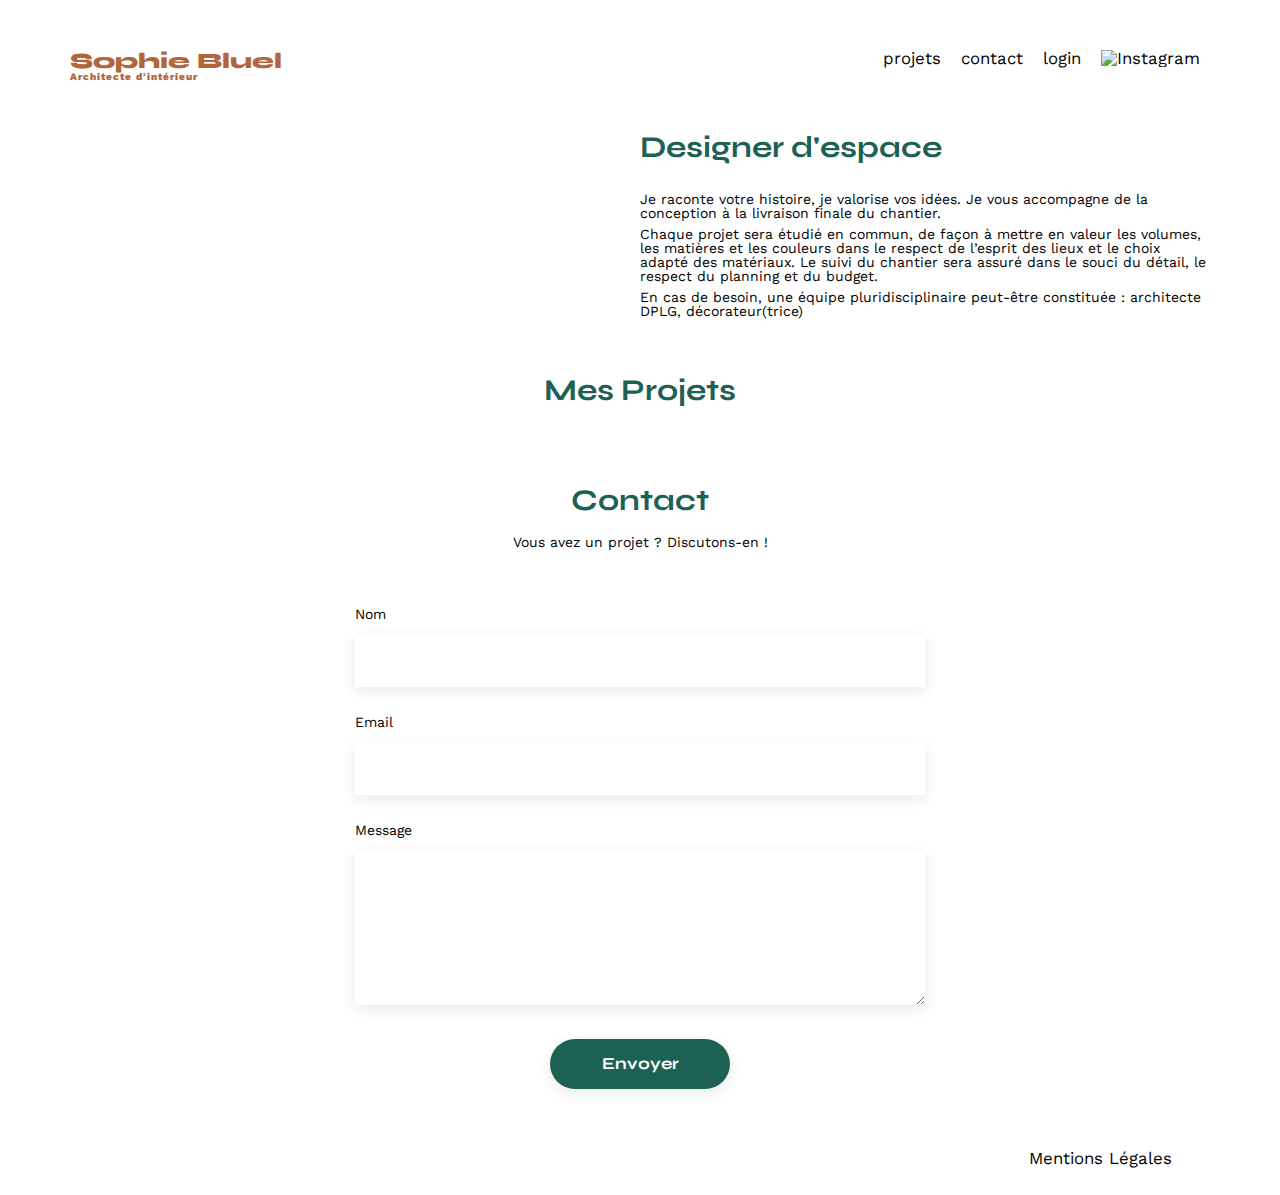
==== FrontEnd/index.html @ 5b7a322e "JS fonctionnel, message erreur visible user." ====
<!DOCTYPE html>
<html lang="fr">
<head>
	<meta charset="UTF-8">
	<title>Sophie Bluel - Architecte d'intérieur</title>
	<meta name="viewport" content="width=device-width, initial-scale=1.0">
	<link rel="preconnect" href="https://fonts.googleapis.com">
	<link rel="preconnect" href="https://fonts.gstatic.com" crossorigin>
	<link href="https://fonts.googleapis.com/css2?family=Syne:wght@700;800&family=Work+Sans&display=swap" rel="stylesheet">
	<script src="https://kit.fontawesome.com/6cff575391.js" crossorigin="anonymous"></script>
	<meta name="description" content="">
	<link rel="stylesheet" href="./assets/style.css">
	<script type="module" src="./frontEndEva.js" defer></script> 

	
</head>
<body>
<header>
	<h1>Sophie Bluel <span>Architecte d'intérieur</span></h1>
	<nav>
		<ul>
			<li>projets</li>
			<li>contact</li>
			<li id="logButton" class="anyButton">login</li>
			<li><img src="./assets/icons/instagram.png" alt="Instagram"></li>
		</ul>
	</nav>
</header>
<main>
	<div id="homePage">
		<section id="introduction">
			<figure>
				<img src="./assets/images/sophie-bluel.png" alt="">
			</figure>
			<article>
				<h2>Designer d'espace</h2>
				<p>Je raconte votre histoire, je valorise vos idées. Je vous accompagne de la conception à la livraison finale du chantier.</p>
				<p>Chaque projet sera étudié en commun, de façon à mettre en valeur les volumes, les matières et les couleurs dans le respect de l’esprit des lieux et le choix adapté des matériaux. Le suivi du chantier sera assuré dans le souci du détail, le respect du planning et du budget.</p>
				<p>En cas de besoin, une équipe pluridisciplinaire peut-être constituée : architecte DPLG, décorateur(trice)</p>
			</article>
		</section>
		<section id="portfolio">
			<h2 id="filter-daddy">Mes Projets</h2>
			<div class="gallery">
				<!-- <figure>
					<img src="assets/images/abajour-tahina.png" alt="Abajour Tahina">
					<figcaption>Abajour Tahina</figcaption>
				</figure> -->
				<!-- <figure> -->
					<!-- <img src="assets/images/appartement-paris-v.png" alt="Appartement Paris V"> -->
					<!-- <figcaption>Appartement Paris V</figcaption> -->
				<!-- </figure> -->
				<!-- <figure> -->
					<!-- <img src="assets/images/restaurant-sushisen-londres.png" alt="Restaurant Sushisen - Londres"> -->
					<!-- <figcaption>Restaurant Sushisen - Londres</figcaption> -->
				<!-- </figure> -->
				<!-- <figure> -->
					<!-- <img src="assets/images/la-balisiere.png" alt="Villa “La Balisiere” - Port Louis"> -->
					<!-- <figcaption>Villa “La Balisiere” - Port Louis</figcaption> -->
				<!-- </figure> -->
				<!-- <figure> -->
					<!-- <img src="assets/images/structures-thermopolis.png" alt="Structures Thermopolis"> -->
					<!-- <figcaption>Structures Thermopolis</figcaption> -->
				<!-- </figure> -->
				<!-- <figure> -->
					<!-- <img src="assets/images/appartement-paris-x.png" alt="Appartement Paris X"> -->
					<!-- <figcaption>Appartement Paris X</figcaption> -->
				<!-- </figure> -->
				<!-- <figure> -->
					<!-- <img src="assets/images/le-coteau-cassis.png" alt="Pavillon “Le coteau” - Cassis"> -->
					<!-- <figcaption>Pavillon “Le coteau” - Cassis</figcaption> -->
				<!-- </figure> -->
				<!-- <figure> -->
					<!-- <img src="assets/images/villa-ferneze.png" alt="Villa Ferneze - Isola d’Elba"> -->
					<!-- <figcaption>Villa Ferneze - Isola d’Elba</figcaption> -->
				<!-- </figure> -->
				<!-- <figure> -->
					<!-- <img src="assets/images/appartement-paris-xviii.png" alt="Appartement Paris XVIII"> -->
					<!-- <figcaption>Appartement Paris XVIII</figcaption> -->
				<!-- </figure> -->
				<!-- <figure> -->
					<!-- <img src="assets/images/bar-lullaby-paris.png" alt="Bar “Lullaby” - Paris"> -->
					<!-- <figcaption>Bar “Lullaby” - Paris</figcaption> -->
				<!-- </figure> -->
				<!-- <figure> -->
					<!-- <img src="assets/images/hotel-first-arte-new-delhi.png" alt="Hotel First Arte - New Delhi"> -->
					<!-- <figcaption>Hotel First Arte - New Delhi</figcaption> -->
				<!-- </figure> -->
			</div>
		</section>
		<section id="contact">
			<h2>Contact</h2>
			<p>Vous avez un projet ? Discutons-en !</p>
			<form action="#" method="post">
				<label for="name">Nom</label>
				<input type="text" name="name" id="name">
				<label for="email">Email</label>
				<input type="email" name="email" id="email">
				<label for="message">Message</label>
				<textarea name="message" id="message" cols="30" rows="10"></textarea>
				<input type="submit" value="Envoyer">
			</form>
		</section>
	</div>
	<div id="loginPage" class="invisible">
		<section class="loginBox">
			<h2>Log In</h2>
			<form method="post" action="#" class="loginBox"> 
	
				<label for="email">E-mail</label>
				<input type="email" name="email" value="sophie.bluel@test.tld" required>
	
				<label for="password">Mot de passe</label>
				<input type="password" name="password" value="S0phie" required>            
				
				<button type="button" class="anyButton">Se connecter</button>
				<p id="errorMessage" style="color: red; display: none;">Erreur dans l'identifiant ou le mot de passe</p>
	
			</form>
			<p>Mot de passe oublié?</p>
		</section>
	</div>
	<div id="modalePage" class="invisible modalePage">
		<div class="modaleBox">
			<div class="modale1">
				<nav class="rowBox">
					<i class="fa-solid fa-xmark"></i>
				</nav>
				<h2>Galerie Photo</h2>
				<div class="modGallery"></div>	
				<hr>
				<button class="anyButton">Ajouter une photo</button>
			</div>

			<div class="modale2 invisible">
				<nav class="rowBox">
					<i class="fa-solid fa-arrow-left"></i>
					<i class="fa-solid fa-xmark"></i>
				</nav>
				<h2>Ajout photo</h2>
				<form method="post" action="#"> 

					<label for="inputFile">
						<div class="inputFileBox">
							<i class="fa-regular fa-image"></i>
							<span><p>+ Ajouter photo</p></span>				
							<p>jpeg, png : 4mo max</p>
						</div>
					</label>
					<input type="file" id="inputFile" name="image" accept="image/*">
			
					<label for="inputTitle">Titre</label>
					<input type="text" id="inputTitle" name="title">
			
					<label for="inputCategory">Categorie</label>
					<select name="category" id="inputCategory"></select>
					<hr>
					<button type="button" class="anyButton" class="addPhoto">Valider</button>
			
				</form>
			</div>
		</div>
	</div>
</main>

<footer>
	<nav>
		<ul>
			<li>Mentions Légales</li>
		</ul>
	</nav>
</footer>
</body>

</html>
---- FrontEnd/assets/style.css ----
/* http://meyerweb.com/eric/tools/css/reset/
   v2.0 | 20110126
   License: none (public domain)
*/

html, body, div, span, applet, object, iframe,
h1, h2, h3, h4, h5, h6, p, blockquote, pre,
a, abbr, acronym, address, big, cite, code,
del, dfn, em, img, ins, kbd, q, s, samp,
small, strike, strong, sub, sup, tt, var,
b, u, i, center,
dl, dt, dd, ol, ul, li,
fieldset, form, label, legend,
table, caption, tbody, tfoot, thead, tr, th, td,
article, aside, canvas, details, embed,
figure, figcaption, footer, header, hgroup,
menu, nav, output, ruby, section, summary,
time, mark, audio, video {
	margin: 0;
	padding: 0;
	border: 0;
	font-size: 100%;
	font: inherit;
	vertical-align: baseline;
}
/* HTML5 display-role reset for older browsers */
article, aside, details, figcaption, figure,
footer, header, hgroup, menu, nav, section {
	display: block;
}
body {
	line-height: 1;
}
ol, ul {
	list-style: none;
}
blockquote, q {
	quotes: none;
}
blockquote:before, blockquote:after,
q:before, q:after {
	content: '';
	content: none;
}
table {
	border-collapse: collapse;
	border-spacing: 0;
}
/** end reset css**/
body {
	max-width: 1140px;
	margin:auto;
	font-family: 'Work Sans' ;
	font-size: 14px;
}
header {
	display: flex;
	justify-content: space-between;
	margin: 50px 0
}
section {
	margin: 50px 0
}

h1{
	display: flex;
	flex-direction: column;
	font-family: 'Syne';
	font-size: 22px;
	font-weight: 800;
	color: #B1663C
}

h1 > span {
	font-family: 'Work Sans';
	font-size:10px;
	letter-spacing: 0.1em;
;
}

h2{
	font-family: 'Syne';
	font-weight: 700;
	font-size: 30px;
	color: #1D6154
}
nav ul {
	display: flex;
	align-items: center;
	list-style-type: none;

}
nav li {
	padding: 0 10px;
	font-size: 1.2em;
}

li:hover {
	color: #B1663C;
}
#introduction {
	display: flex;
	align-items: center;
}
#introduction figure {
	flex: 1
}
#introduction img {
	display: block;
	margin: auto;
	width: 80%;
}

#introduction article {
	flex: 1
}
#introduction h2 {
	margin-bottom: 1em;
}

#introduction p {
	margin-bottom: 0.5em;
}
#portfolio h2 {
	text-align: center;
	margin-bottom: 1em;
}
.gallery {
	width: 100%;
	display: grid;
	grid-template-columns: 1fr 1fr 1fr;
	grid-column-gap: 20px;
	grid-row-gap: 20px;
}

.gallery img {
	width: 100%;

}
#contact {
	width: 50%;
margin: auto;
}
#contact > * {
	text-align: center;

}
#contact h2{
	margin-bottom: 20px;
}
#contact form {
	text-align: left;
	margin-top:30px;
	display: flex;
	flex-direction: column;
}

#contact input {
	height: 50px;
	font-size: 1.2em;
	border: none;
	box-shadow: 0px 4px 14px rgba(0, 0, 0, 0.09);
}
#contact label {
	margin: 2em 0 1em 0;
}
#contact textarea {
	border: none;
	box-shadow: 0px 4px 14px rgba(0, 0, 0, 0.09);
}

input[type="submit"]{
	font-family: 'Syne';
	font-weight: 700;
	color: white;
	background-color: #1D6154;
	margin : 2em auto ;
	width: 180px;
	text-align: center;
	border-radius: 60px ;
}

footer nav ul {
	display: flex;
	justify-content: flex-end;
	margin: 2em
}


/* Modif Par Eva */

.invisible {
	display: none !important;
}


.filterButton {
	border: 2px solid black;
	border-radius: 25%;
	background-color: grey;
	color: blue;
	width: fit-content;
}
.filterButton:hover{
	cursor: pointer;
}

.filterBox {  
	display: flex;
	justify-content: space-around;
}

.loginBox {
	display: flex;
	flex-direction: column;
	text-align: center;
	width: fit-content;
	margin: 10px auto;
}

.loginBox label {
	width: 100%;
	text-align: left;
}

.modalePage {
	position: absolute;
	z-index: 500;
	background-color: rgba(0, 0, 0, 0.3);
	width: 1440px;
	height: 3326px;
}

.modaleBox {
	position: relative;
	z-index: 750;
	width: 630px;
	height: 688px;
	margin: 0 auto;
	background-color: white;
	top: 601px;
	left: 405px;
	display: flex;
	flex-direction: column;
	justify-content: space-between;
	text-align: center;
	padding: 26px 16.66% 45px 16.66%;
	
}
.modifButton {
	text-align: center;
	z-index: 200;
	border: 2px solid black;
	border-radius: 25%;
	padding: 5px;
	margin-left: 25px;
	background-color: rgba(15, 15, 15, 0.3);
}

.rowBox {
	display: flex;
}

.modHeaderBand {
	position: relative;
	/* z-index: 400; */
	text-align: center;
	color: white;
	background-color: black;
	height: 59px;
	display: flex;
	justify-content: center;
	margin: 0px;
}

.anyButton:hover {
	cursor: pointer;
}

.modGallery {
	
    display: grid;
    grid-template-columns: repeat(5, 1fr); 
    grid-auto-rows: auto; 
    column-gap: 9px; 
	row-gap: 29px;
}

.modGallery figure{
 position: relative;
}
.modGallery img{
	max-width: 100%;
	max-height: 100%;
	display: block;
	height: auto;
	width: auto;

}

.modGallery div{
	position: absolute;
	top: 10px;
	right: 10px;
	color: white;
	background-color: black;
	border-radius: 2px;
   }


   .modaleBox nav {
	justify-content: space-between;
   }

/* Modif Par Eva */
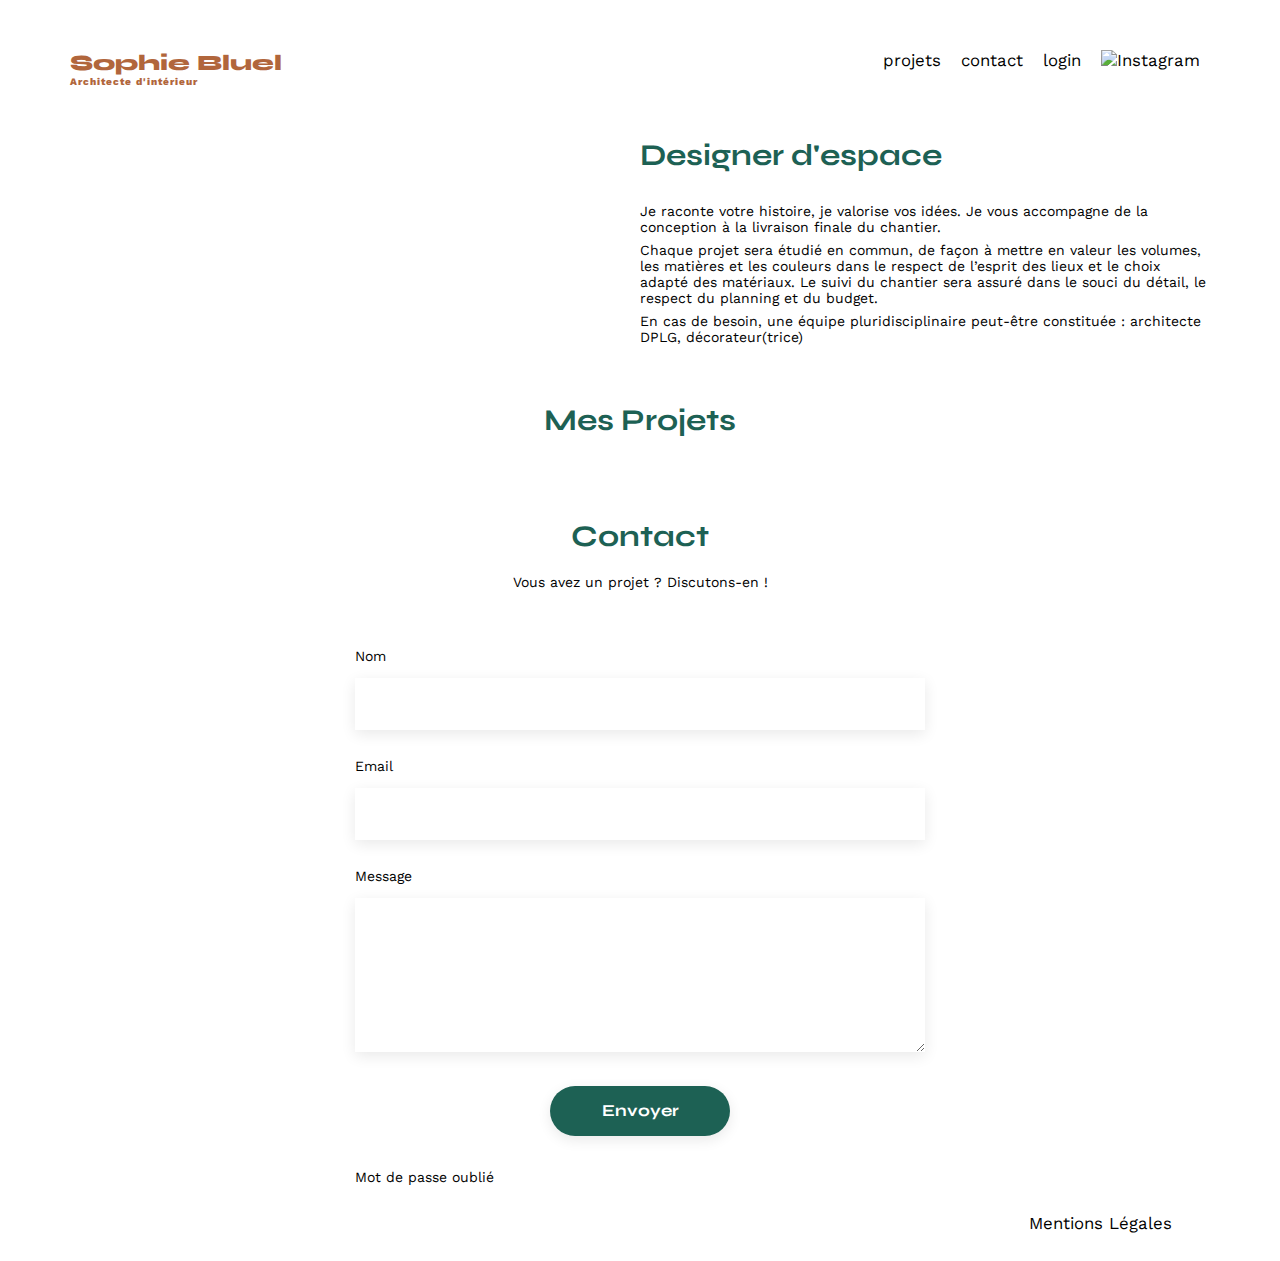
==== commit b9086bd6: "Je deteste le CSS" ====
--- a/FrontEnd/index.html
+++ b/FrontEnd/index.html
@@ -99,6 +99,7 @@
 				<label for="message">Message</label>
 				<textarea name="message" id="message" cols="30" rows="10"></textarea>
 				<input type="submit" value="Envoyer">
+				<p>Mot de passe oublié</p>
 			</form>
 		</section>
 	</div>
@@ -113,11 +114,11 @@
 				<label for="password">Mot de passe</label>
 				<input type="password" name="password" value="S0phie" required>            
 				
-				<button type="button" class="anyButton">Se connecter</button>
+				<button type="button" id="loginButton" class="buttonStyle"><span>Se connecter</span></button>
 				<p id="errorMessage" style="color: red; display: none;">Erreur dans l'identifiant ou le mot de passe</p>
 	
 			</form>
-			<p>Mot de passe oublié?</p>
+			<p>Mot de passe oublié</p>
 		</section>
 	</div>
 	<div id="modalePage" class="invisible modalePage">
--- a/FrontEnd/assets/style.css
+++ b/FrontEnd/assets/style.css
@@ -1,3 +1,5 @@
+
+
 /* http://meyerweb.com/eric/tools/css/reset/
    v2.0 | 20110126
    License: none (public domain)
@@ -28,8 +30,23 @@
 footer, header, hgroup, menu, nav, section {
 	display: block;
 }
+
+#loginButton { /* Si je le met tout en bas ca marche pas */
+	width: 179px !important;
+	height: 36px !important;
+	background-color: var(--vert-foret) !important;
+	margin: 7px auto;
+	font-weight: bold !important;
+	font-size: 14px !important;
+	border-radius: 60px;
+	color: white;
+   };/* Si je le met tout en haut, ca fait planter ModGallery */
+
+
+
 body {
 	line-height: 1;
+	background-color: rgba(255, 254, 248, 1) !important;   /* Ca fonctionne pas ... ca me casse les couilles */
 }
 ol, ul {
 	list-style: none;
@@ -189,25 +206,42 @@
 
 /* Modif Par Eva */
 
+:root {
+	--vert-foret: rgba(29, 97, 84, 1);
+  }
+
+
+  
+
 .invisible {
 	display: none !important;
 }
 
 
 .filterButton {
-	border: 2px solid black;
-	border-radius: 25%;
-	background-color: grey;
-	color: blue;
-	width: fit-content;
+	box-sizing: border-box;
+    border: 2px solid var(--vert-foret);
+    border-radius: 60px;
+    color: var(--vert-foret);
+    width: auto;
+	min-width: 100px;
+    font-weight: bold;
+    font-size: 16px;
+    padding: 8.5px 10px;
+	text-align: center;
+
 }
 .filterButton:hover{
 	cursor: pointer;
+	background-color: var(--vert-foret);
+	color: white;
 }
 
 .filterBox {  
 	display: flex;
 	justify-content: space-around;
+	width: 41vw;
+	margin: 50px auto;
 }
 
 .loginBox {
@@ -237,7 +271,6 @@
 	width: 630px;
 	height: 688px;
 	margin: 0 auto;
-	background-color: white;
 	top: 601px;
 	left: 405px;
 	display: flex;
@@ -248,17 +281,25 @@
 	
 }
 .modifButton {
+	position: relative;
+	bottom: 5px;
 	text-align: center;
 	z-index: 200;
-	border: 2px solid black;
-	border-radius: 25%;
 	padding: 5px;
 	margin-left: 25px;
-	background-color: rgba(15, 15, 15, 0.3);
+
+}
+.modifButton p { 
+	margin-left: 10px;
+}
+.modifButton i { 
+	font-size: 15px;
 }
 
 .rowBox {
 	display: flex;
+	justify-content: center;
+	align-items: baseline;
 }
 
 .modHeaderBand {
@@ -312,4 +353,27 @@
 	justify-content: space-between;
    }
 
+   header nav ul li:hover {
+	cursor: pointer;
+	font-weight: bold;
+	color: black;
+   }
+
+   #loginPage input {
+	width: 379px;
+	height: 51px;
+	border: none;
+	box-shadow: 0px 4px 14px rgba(0, 0, 0, 0.9);
+	margin-top: 7px;
+	margin-bottom: 30px;
+	font-size: 1.2em;
+   };
+   #loginPage label {
+	margin-top: 30px;
+
+   }
+   #loginPage h2 {
+	margin-bottom: 7px;
+   };
+
 /* Modif Par Eva */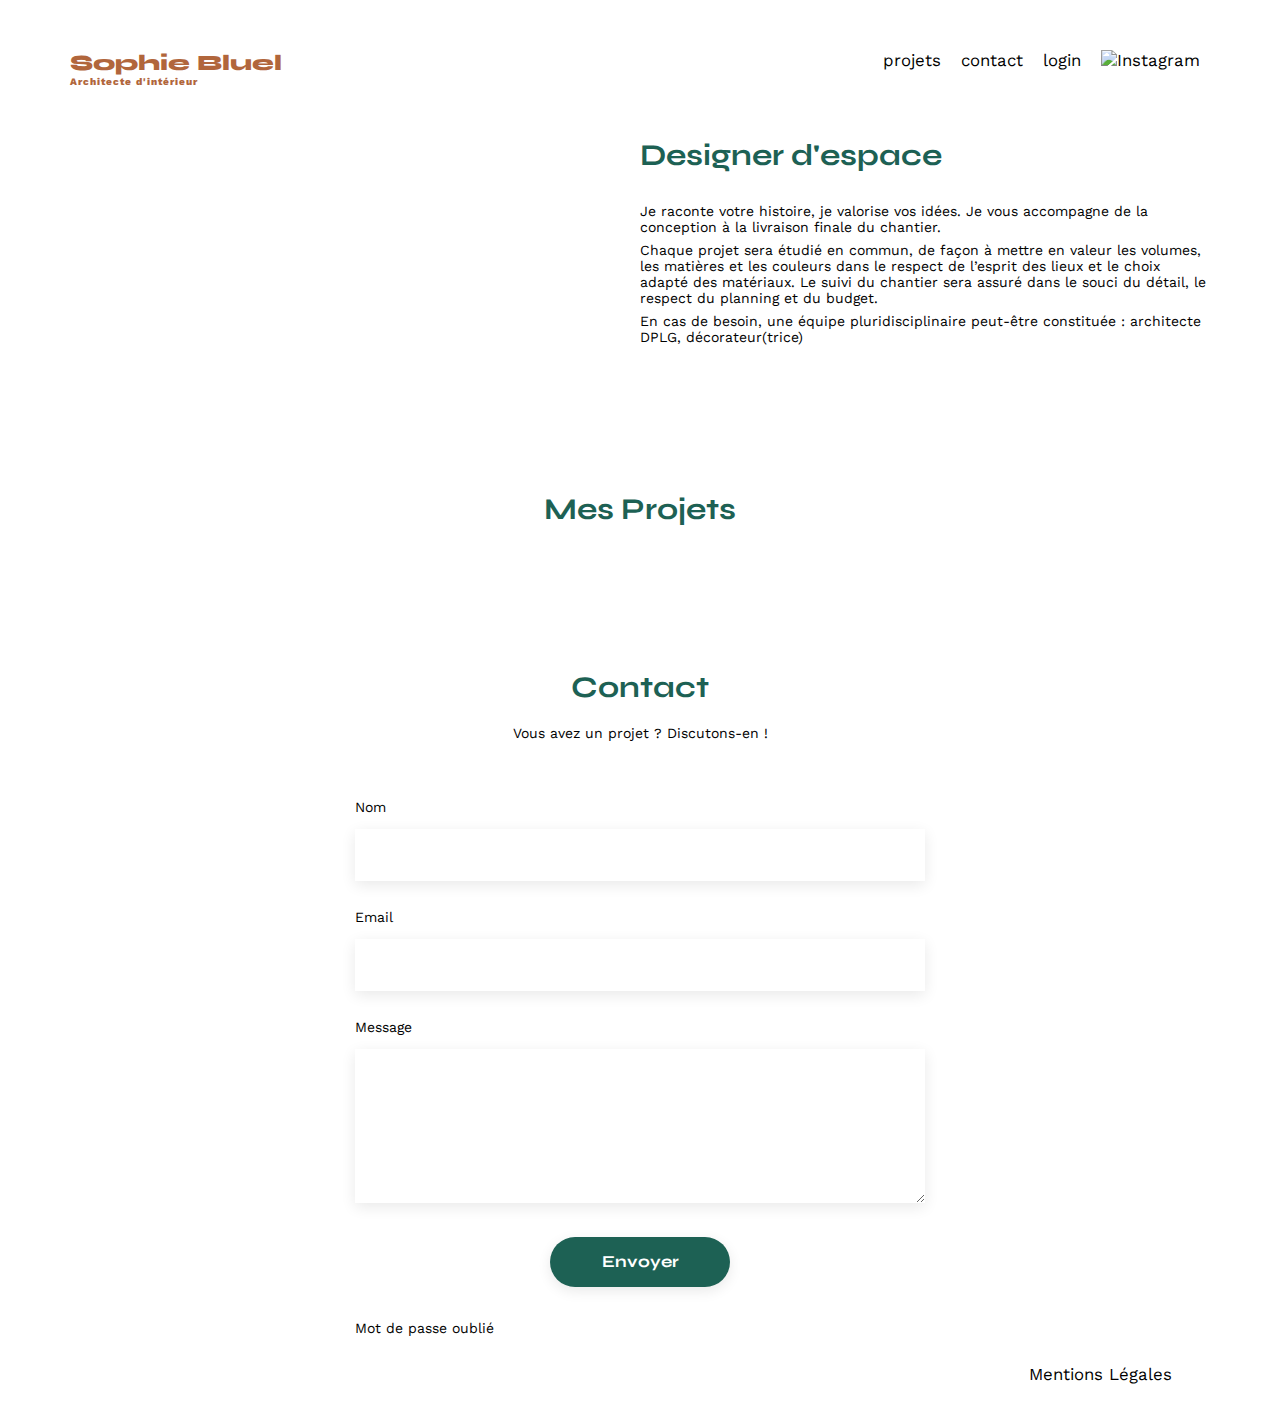
==== commit b16f2747: "modale2Button Dynamique." ====
--- a/FrontEnd/index.html
+++ b/FrontEnd/index.html
@@ -7,6 +7,9 @@
 	<link rel="preconnect" href="https://fonts.googleapis.com">
 	<link rel="preconnect" href="https://fonts.gstatic.com" crossorigin>
 	<link href="https://fonts.googleapis.com/css2?family=Syne:wght@700;800&family=Work+Sans&display=swap" rel="stylesheet">
+	<link rel="preconnect" href="https://fonts.googleapis.com">
+	<link rel="preconnect" href="https://fonts.gstatic.com" crossorigin>
+	<link href="https://fonts.googleapis.com/css2?family=Borel&family=Quicksand&family=Work+Sans:ital,wght@0,100..900;1,100..900&display=swap" rel="stylesheet">
 	<script src="https://kit.fontawesome.com/6cff575391.js" crossorigin="anonymous"></script>
 	<meta name="description" content="">
 	<link rel="stylesheet" href="./assets/style.css">
@@ -124,10 +127,10 @@
 	<div id="modalePage" class="invisible modalePage">
 		<div class="modaleBox">
 			<div class="modale1">
-				<nav class="rowBox">
-					<i class="fa-solid fa-xmark"></i>
+				<nav>
+					<div class="crossButton"><i class="fa-solid fa-xmark"></i></div>
 				</nav>
-				<h2>Galerie Photo</h2>
+				<h2 class="modaleTitle">Galerie Photo</h2>
 				<div class="modGallery"></div>	
 				<hr>
 				<button class="anyButton">Ajouter une photo</button>
@@ -135,10 +138,11 @@
 
 			<div class="modale2 invisible">
 				<nav class="rowBox">
-					<i class="fa-solid fa-arrow-left"></i>
-					<i class="fa-solid fa-xmark"></i>
+
+					<div class="leftArrowButton"><i class="fa-solid fa-arrow-left"></i></div>
+					<div class="crossButton"><i class="fa-solid fa-xmark"></i></div>
 				</nav>
-				<h2>Ajout photo</h2>
+				<h2 class="modaleTitle">Ajout photo</h2>
 				<form method="post" action="#"> 
 
 					<label for="inputFile">
@@ -156,7 +160,7 @@
 					<label for="inputCategory">Categorie</label>
 					<select name="category" id="inputCategory"></select>
 					<hr>
-					<button type="button" class="anyButton" class="addPhoto">Valider</button>
+					<button type="button" class="anyButton invisible" class="addPhoto">Valider</button>
 			
 				</form>
 			</div>
--- a/FrontEnd/assets/style.css
+++ b/FrontEnd/assets/style.css
@@ -1,3 +1,36 @@
+.modale1 button {
+	width: 237px !important;
+	height: 36px !important;
+	background-color: var(--vert-foret) !important;
+	margin: auto;
+	margin-top: 38px;
+	margin-bottom: 45px;
+	font-weight: bold !important;
+	font-size: 14px !important;
+	border-radius: 60px;
+	color: white;
+   }
+   .modale2 button {
+	width: 237px !important;
+	height: 36px !important;
+	background-color: var(--vert-foret) !important;
+	margin: auto;
+	margin-top: 32px;
+	margin-bottom: 55px;
+	font-weight: bold !important;
+	font-size: 14px !important;
+	border-radius: 60px;
+	color: white;
+   }
+
+.modaleTitle {
+	margin-top: 10px;
+	margin-bottom: 46px;
+	font-family: "Work Sans", sans-serif;
+	color: black;
+	font-weight: 400;
+	font-size: 26px;
+   }
 
 
 /* http://meyerweb.com/eric/tools/css/reset/
@@ -44,9 +77,10 @@
 
 
 
+
 body {
 	line-height: 1;
-	background-color: rgba(255, 254, 248, 1) !important;   /* Ca fonctionne pas ... ca me casse les couilles */
+	/* background-color: rgba(255, 254, 248, 1) !important;   Ca fonctionne pas ... */
 }
 ol, ul {
 	list-style: none;
@@ -148,6 +182,7 @@
 	grid-template-columns: 1fr 1fr 1fr;
 	grid-column-gap: 20px;
 	grid-row-gap: 20px;
+	margin-top: 92px;
 }
 
 .gallery img {
@@ -242,6 +277,9 @@
 	justify-content: space-around;
 	width: 41vw;
 	margin: 50px auto;
+	max-width: 1140px;
+    flex-wrap: wrap;
+	row-gap: 15px;
 }
 
 .loginBox {
@@ -257,29 +295,76 @@
 	text-align: left;
 }
 
-.modalePage {
-	position: absolute;
-	z-index: 500;
-	background-color: rgba(0, 0, 0, 0.3);
-	width: 1440px;
-	height: 3326px;
-}
+.modalePage { /*Voile gris sur la page*/
+	position: absolute; /*recouvre toute la page facilement*/
+    z-index: 500;
+    background-color: rgba(0, 0, 0, 0.3);
+    width: 1440px;
+    height: 3326px;
+
+    /*Pour suivre le margin auto de body*/
+	left: 50%; /* Place l'élément à 50% de la largeur du conteneur parent */
+    transform: translateX(-50%); /* Décale l'élément de moitié de sa propre largeur vers la gauche */
+	/*Merci chatGPT*/
+}
+
+
 
 .modaleBox {
+	
 	position: relative;
+	top: 601px;
 	z-index: 750;
 	width: 630px;
 	height: 688px;
 	margin: 0 auto;
-	top: 601px;
-	left: 405px;
-	display: flex;
-	flex-direction: column;
-	justify-content: space-between;
-	text-align: center;
-	padding: 26px 16.66% 45px 16.66%;
+	/* display: flex; */
+	/* flex-direction: column; */
+	/* justify-content: space-between; */
+	text-align: center;
+	/* padding: 26px 16.66% 45px 16.66%; */
+	background-color: white;
 	
-}
+	
+}
+.modale1 nav {
+	display: flex;
+	justify-content: flex-end;
+}
+
+
+.crossButton {
+	margin-right: 30px;
+	margin-top: 26px;
+}
+.crossButton:hover{
+	cursor: pointer;
+}
+
+.crossButton .fa-xmark{
+	height: 12px;
+	width: 12px;
+	margin: 6px;
+
+}
+
+
+/* .arrowLeftButton {
+
+} */
+
+
+.rowBox {
+	display: flex;
+	justify-content: center;
+	align-items: baseline;
+}
+ #portfolio {
+	margin-top: 139px;
+
+}
+
+
 .modifButton {
 	position: relative;
 	bottom: 5px;
@@ -296,35 +381,41 @@
 	font-size: 15px;
 }
 
-.rowBox {
-	display: flex;
-	justify-content: center;
-	align-items: baseline;
+
+.modHeaderBand p { 
+	margin: auto 0;
+	margin-left: 10px;
+	
+}
+.modHeaderBand i {
+	margin: auto 0; 
+	font-size: 15px;
 }
 
 .modHeaderBand {
 	position: relative;
-	/* z-index: 400; */
 	text-align: center;
 	color: white;
 	background-color: black;
+	width: 1440px;
 	height: 59px;
 	display: flex;
 	justify-content: center;
 	margin: 0px;
+	right: 150px;
 }
 
 .anyButton:hover {
 	cursor: pointer;
 }
 
-.modGallery {
-	
+.modGallery {	
     display: grid;
     grid-template-columns: repeat(5, 1fr); 
     grid-auto-rows: auto; 
     column-gap: 9px; 
 	row-gap: 29px;
+	margin: 0 105px 67px 105px;
 }
 
 .modGallery figure{
@@ -339,19 +430,29 @@
 
 }
 
-.modGallery div{
+.modGallery div{ /*boutons corbeille*/
 	position: absolute;
+	width: 17px;
+	height: 17px;
 	top: 10px;
 	right: 10px;
 	color: white;
 	background-color: black;
 	border-radius: 2px;
    }
-
-
-   .modaleBox nav {
+   .modGallery div:hover { /*boutons corbeille*/
+	cursor: pointer;
+   }
+
+   .fa-trash-can { /*corbeille*/
+	font-size: 0.75em;
+	position: relative;
+    bottom: 0.5px;
+   }
+
+   /* .modaleBox nav {
 	justify-content: space-between;
-   }
+   } */
 
    header nav ul li:hover {
 	cursor: pointer;
@@ -367,6 +468,7 @@
 	margin-top: 7px;
 	margin-bottom: 30px;
 	font-size: 1.2em;
+	text-align: center;
    };
    #loginPage label {
 	margin-top: 30px;
@@ -376,4 +478,7 @@
 	margin-bottom: 7px;
    };
 
+
+
+
 /* Modif Par Eva */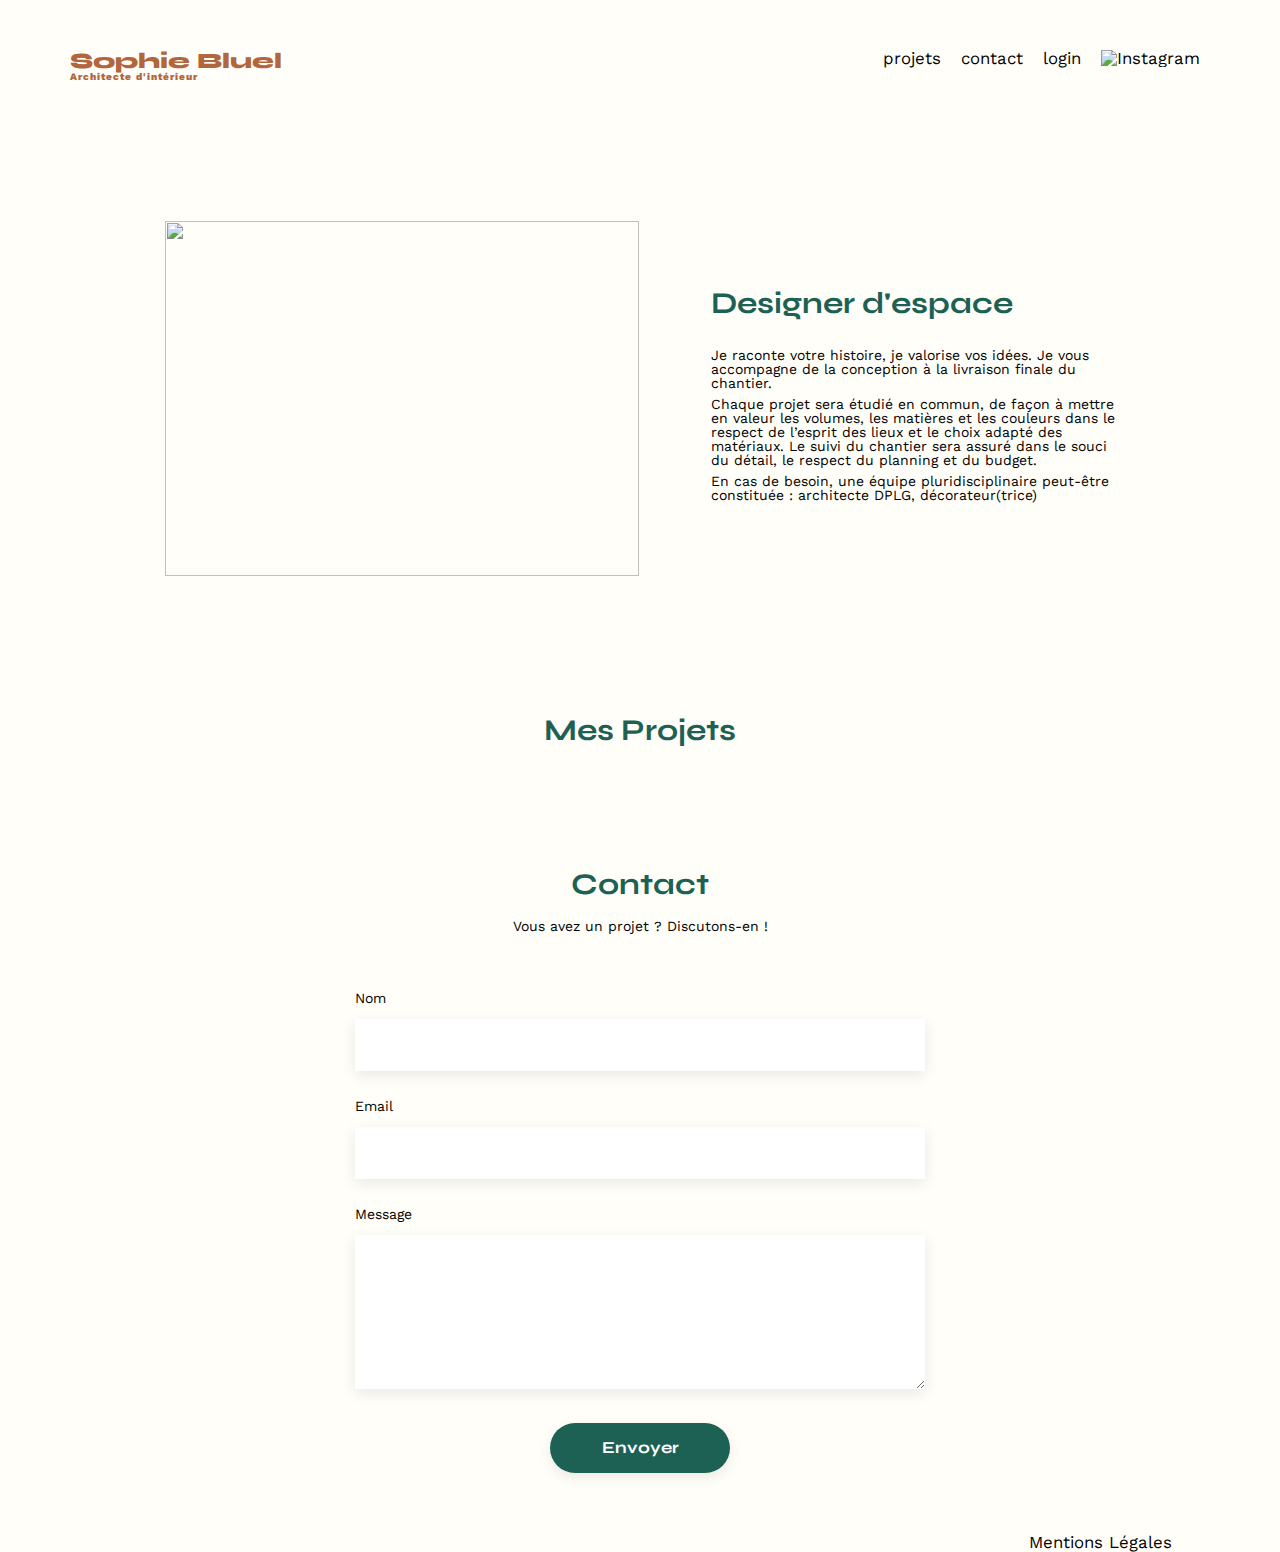
==== commit df200ca4: "Version finale avant nettoyage des commentaires" ====
--- a/FrontEnd/index.html
+++ b/FrontEnd/index.html
@@ -102,7 +102,7 @@
 				<label for="message">Message</label>
 				<textarea name="message" id="message" cols="30" rows="10"></textarea>
 				<input type="submit" value="Envoyer">
-				<p>Mot de passe oublié</p>
+				
 			</form>
 		</section>
 	</div>
@@ -152,10 +152,10 @@
 							<p>jpeg, png : 4mo max</p>
 						</div>
 					</label>
-					<input type="file" id="inputFile" name="image" accept="image/*">
+					<input type="file" required id="inputFile" name="image" accept="image/*">
 			
 					<label for="inputTitle">Titre</label>
-					<input type="text" id="inputTitle" name="title">
+					<input type="text" required id="inputTitle" name="title">
 			
 					<label for="inputCategory">Categorie</label>
 					<select name="category" id="inputCategory"></select>
--- a/FrontEnd/assets/style.css
+++ b/FrontEnd/assets/style.css
@@ -1,7 +1,26 @@
+html {
+	height: 100%; 
+	position: relative;
+	/* pour forcer le bon positionnement de modalePage */
+}
+
+body {
+	height: 100%;
+	/* pour forcer le bon positionnement de modalePage */
+	background-color: rgba(255, 254, 248, 1);
+}
+
+
+button[type="button"]:hover, input[type="submit"]:hover, button[class="anyButton"]:hover {
+	cursor: pointer;
+	background-color: rgba(14, 47, 40, 1) !important;
+}
+
+
 .modale1 button {
 	width: 237px !important;
 	height: 36px !important;
-	background-color: var(--vert-foret) !important;
+	background-color: var(--vert-foret);
 	margin: auto;
 	margin-top: 38px;
 	margin-bottom: 45px;
@@ -13,7 +32,7 @@
    .modale2 button {
 	width: 237px !important;
 	height: 36px !important;
-	background-color: var(--vert-foret) !important;
+	background-color: var(--vert-foret);
 	margin: auto;
 	margin-top: 32px;
 	margin-bottom: 55px;
@@ -64,16 +83,16 @@
 	display: block;
 }
 
-#loginButton { /* Si je le met tout en bas ca marche pas */
+#loginButton {
 	width: 179px !important;
 	height: 36px !important;
-	background-color: var(--vert-foret) !important;
+	background-color: var(--vert-foret);
 	margin: 7px auto;
 	font-weight: bold !important;
 	font-size: 14px !important;
 	border-radius: 60px;
 	color: white;
-   };/* Si je le met tout en haut, ca fait planter ModGallery */
+   }
 
 
 
@@ -110,7 +129,8 @@
 	margin: 50px 0
 }
 section {
-	margin: 50px 0
+	margin: 139px auto 0px;
+	width: 83.333%;
 }
 
 h1{
@@ -126,7 +146,7 @@
 	font-family: 'Work Sans';
 	font-size:10px;
 	letter-spacing: 0.1em;
-;
+
 }
 
 h2{
@@ -159,10 +179,13 @@
 #introduction img {
 	display: block;
 	margin: auto;
-	width: 80%;
+	width: 474px;
+	object-fit: cover;
+	height: 355px;
 }
 
 #introduction article {
+	margin-left: 72px;
 	flex: 1
 }
 #introduction h2 {
@@ -174,24 +197,33 @@
 }
 #portfolio h2 {
 	text-align: center;
-	margin-bottom: 1em;
+	margin-bottom: 45px;
 }
 .gallery {
-	width: 100%;
+	width: max-content;
 	display: grid;
 	grid-template-columns: 1fr 1fr 1fr;
-	grid-column-gap: 20px;
-	grid-row-gap: 20px;
-	margin-top: 92px;
-}
-
+	grid-column-gap: 18px;
+	grid-row-gap: 38px;
+	margin-top: 45px;
+
+}
+
+.gallery figure{
+ max-width: 305px;
+ max-height: 407px;
+}
 .gallery img {
 	width: 100%;
-
-}
+}
+.gallery figcaption{
+	font-size: 13px;
+   }
+
 #contact {
+	position: relative;
 	width: 50%;
-margin: auto;
+	margin-top: 79px;
 }
 #contact > * {
 	text-align: center;
@@ -276,10 +308,15 @@
 	display: flex;
 	justify-content: space-around;
 	width: 41vw;
-	margin: 50px auto;
-	max-width: 1140px;
+	max-width: 900px;
     flex-wrap: wrap;
 	row-gap: 15px;
+	position: relative;
+    left: 50%;
+    transform: translateX(-50%);
+	padding-top: 1px;
+	padding-bottom: 1px;
+
 }
 
 .loginBox {
@@ -296,11 +333,11 @@
 }
 
 .modalePage { /*Voile gris sur la page*/
-	position: absolute; /*recouvre toute la page facilement*/
+	position: fixed; /*recouvre toute la page facilement*/
     z-index: 500;
     background-color: rgba(0, 0, 0, 0.3);
     width: 1440px;
-    height: 3326px;
+    height: 100%;
 
     /*Pour suivre le margin auto de body*/
 	left: 50%; /* Place l'élément à 50% de la largeur du conteneur parent */
@@ -311,25 +348,40 @@
 
 
 .modaleBox {
-	
-	position: relative;
-	top: 601px;
+
 	z-index: 750;
 	width: 630px;
 	height: 688px;
-	margin: 0 auto;
-	/* display: flex; */
-	/* flex-direction: column; */
-	/* justify-content: space-between; */
-	text-align: center;
-	/* padding: 26px 16.66% 45px 16.66%; */
+	text-align: center;
 	background-color: white;
+	position: absolute;
+	/* // centrage automatique */
+    top: 50%;
+    left: 50%;
+    transform: translate(-50%, -50%);
 	
 	
 }
 .modale1 nav {
 	display: flex;
 	justify-content: flex-end;
+}
+
+.modale2 nav {
+	display: flex;
+	justify-content: space-between;
+}
+.leftArrowButton{
+	margin-top: 25px;
+	margin-left: 30px;
+}
+.leftArrowButton:hover {
+	cursor: pointer;
+}
+
+.leftArrowButton .fa-arrow-left {
+	height: 18px;
+	width: 21px;
 }
 
 
@@ -408,6 +460,7 @@
 .anyButton:hover {
 	cursor: pointer;
 }
+
 
 .modGallery {	
     display: grid;
@@ -469,16 +522,93 @@
 	margin-bottom: 30px;
 	font-size: 1.2em;
 	text-align: center;
-   };
+   }
    #loginPage label {
 	margin-top: 30px;
 
    }
    #loginPage h2 {
 	margin-bottom: 7px;
-   };
-
-
-
+   }
+
+
+	hr {
+		margin-left: 105px;
+		margin-right: 105px;
+	}
+
+	label[for="inputFile"] {
+		display: block;
+		width: 420px;
+	}
+
+	.inputFileBox {
+		background-color: rgba(232, 241, 246, 1);
+		margin: 36px 105px 30px 105px;
+		display: flex;
+		flex-direction: column;
+		align-items: center;
+		justify-content: space-around;
+		width: 420px;
+		min-width: 420px;
+	}
+	.inputFileBox:hover {
+		cursor:pointer;
+	}
+
+	.inputFileBox i {
+		height: 76px;
+		width: 76px;
+		font-size: 4.9em;
+		position: relative;
+		line-height: 76px;
+		color: rgba(203, 214, 220, 1);
+		margin: 13px auto 6px;
+	}
+	.inputFileBox span p {
+	width: 173px;
+    background-color: rgba(203, 220, 216, 1);
+    border-radius: 50px;
+    padding: 11px 0px;
+    color: rgba(48, 102, 133, 1);
+	font-weight: 800;
+	}
+	.inputFileBox p:last-of-type {
+		margin: 7px auto;
+		font-size: 10px;
+	} 
+
+	.inputFileBox img {
+		max-height: 169px;
+    max-width: 420px;
+    object-fit: cover;
+	}
+
+	#inputFile {
+		display: none;
+	}
+
+	.modale2 input, select {
+		width: 420px;
+		height: 51px;
+		border: none;
+		box-shadow: 0px 4px 14px rgba(0, 0, 0, 0.9);
+		margin-top: 10px;
+		margin-bottom: 21px;
+		font-size: 1.2em;
+		text-align: center;
+		outline: none;
+	}
+
+	.modale2 label:not(label:first-of-type) {
+		display: inline-block;
+		width: 420px;
+		text-align: left;
+		font-weight: 500;
+	}
+
+	.modale2 hr {
+		margin: 26px 105px 0px 105px;
+	}
 
 /* Modif Par Eva */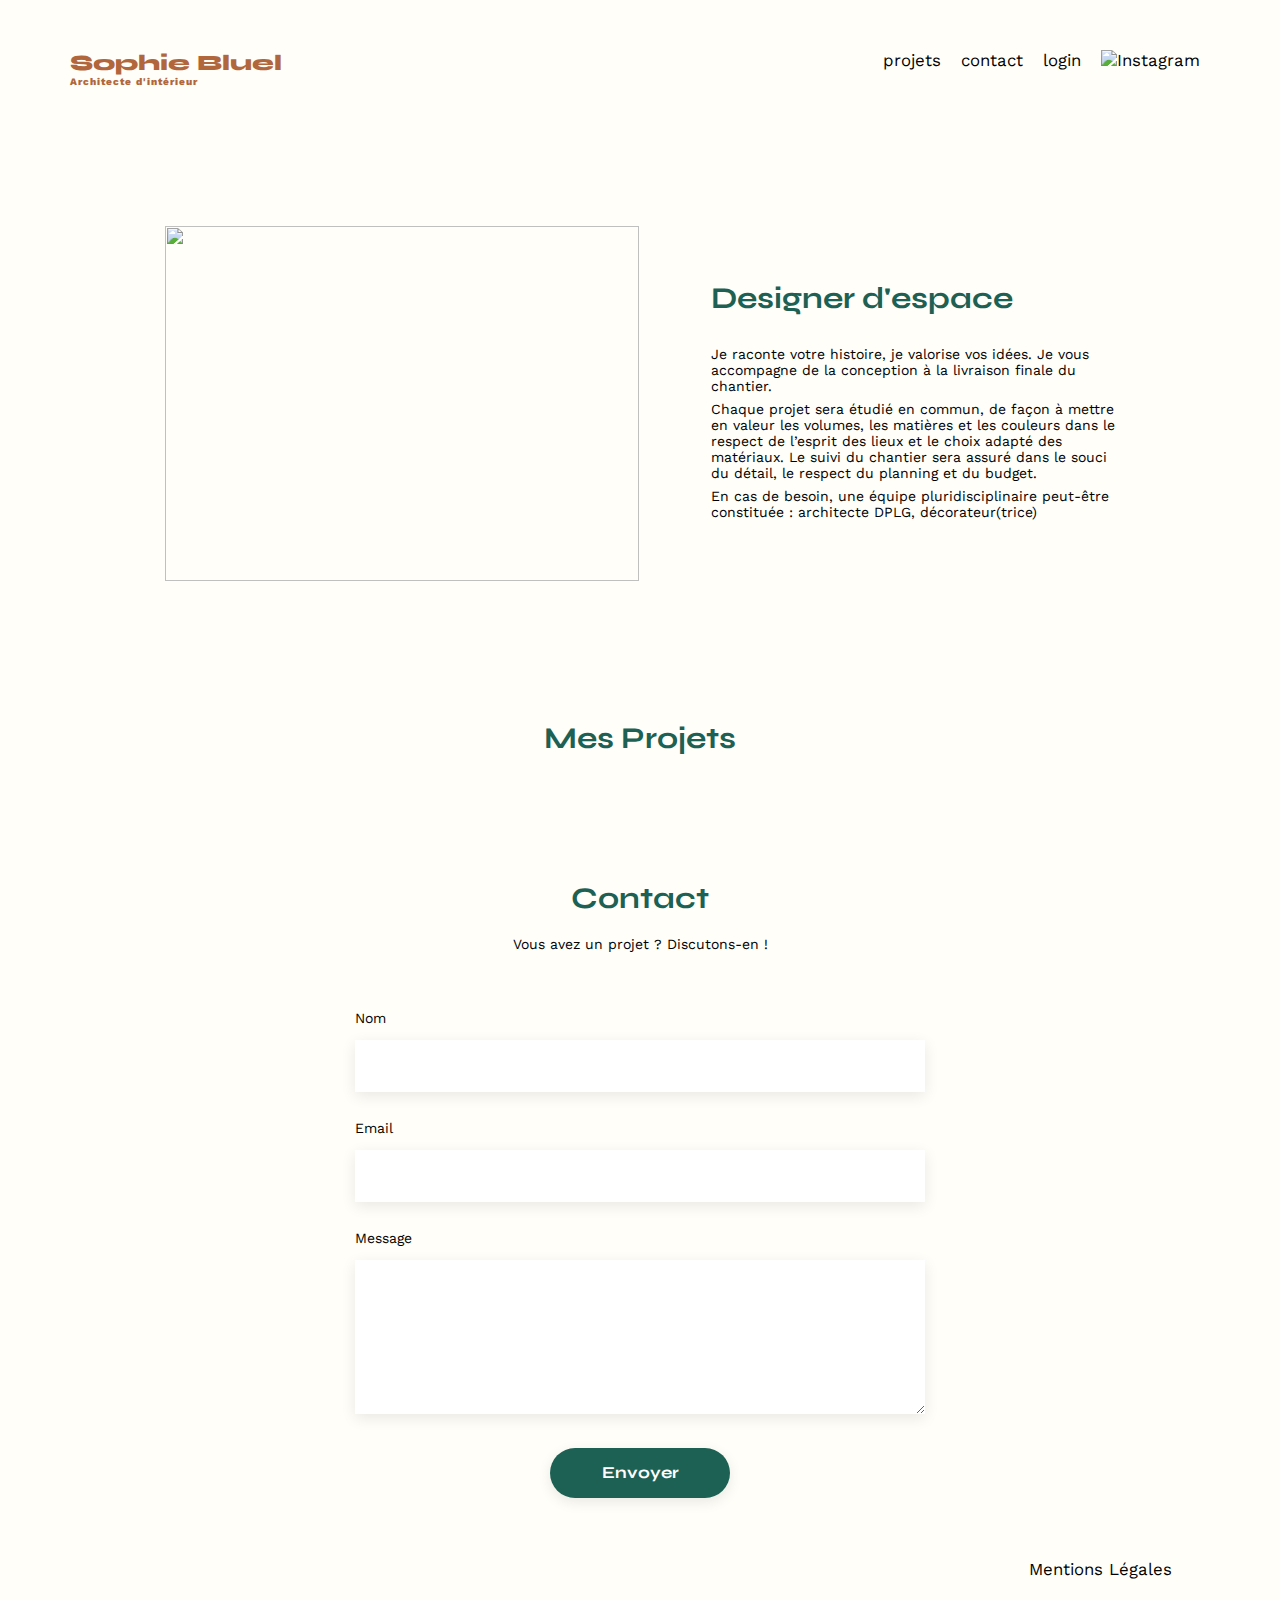
==== commit 24194b3a: "Version Finale Pour Evaluation" ====
--- a/FrontEnd/index.html
+++ b/FrontEnd/index.html
@@ -157,7 +157,7 @@
 					<label for="inputTitle">Titre</label>
 					<input type="text" required id="inputTitle" name="title">
 			
-					<label for="inputCategory">Categorie</label>
+					<label for="inputCategory">Catégorie</label>
 					<select name="category" id="inputCategory"></select>
 					<hr>
 					<button type="button" class="anyButton invisible" class="addPhoto">Valider</button>
--- a/FrontEnd/assets/style.css
+++ b/FrontEnd/assets/style.css
@@ -1,15 +1,8 @@
-html {
-	height: 100%; 
-	position: relative;
-	/* pour forcer le bon positionnement de modalePage */
-}
 
 body {
-	height: 100%;
-	/* pour forcer le bon positionnement de modalePage */
+	line-height: 1;
 	background-color: rgba(255, 254, 248, 1);
 }
-
 
 button[type="button"]:hover, input[type="submit"]:hover, button[class="anyButton"]:hover {
 	cursor: pointer;
@@ -94,13 +87,6 @@
 	color: white;
    }
 
-
-
-
-body {
-	line-height: 1;
-	/* background-color: rgba(255, 254, 248, 1) !important;   Ca fonctionne pas ... */
-}
 ol, ul {
 	list-style: none;
 }
@@ -275,10 +261,7 @@
 
 :root {
 	--vert-foret: rgba(29, 97, 84, 1);
-  }
-
-
-  
+  }  
 
 .invisible {
 	display: none !important;
@@ -332,36 +315,29 @@
 	text-align: left;
 }
 
-.modalePage { /*Voile gris sur la page*/
+.modalePage { /* Filtre gris en mode admin */
 	position: fixed; /*recouvre toute la page facilement*/
     z-index: 500;
     background-color: rgba(0, 0, 0, 0.3);
     width: 1440px;
     height: 100%;
-
-    /*Pour suivre le margin auto de body*/
-	left: 50%; /* Place l'élément à 50% de la largeur du conteneur parent */
-    transform: translateX(-50%); /* Décale l'élément de moitié de sa propre largeur vers la gauche */
-	/*Merci chatGPT*/
-}
-
-
+	left: 50%; 
+    transform: translateX(-50%); 
+
+}
 
 .modaleBox {
-
 	z-index: 750;
 	width: 630px;
 	height: 688px;
 	text-align: center;
 	background-color: white;
 	position: absolute;
-	/* // centrage automatique */
     top: 50%;
     left: 50%;
-    transform: translate(-50%, -50%);
-	
-	
-}
+    transform: translate(-50%, -50%);	
+}
+
 .modale1 nav {
 	display: flex;
 	justify-content: flex-end;
@@ -383,7 +359,6 @@
 	height: 18px;
 	width: 21px;
 }
-
 
 .crossButton {
 	margin-right: 30px;
@@ -399,11 +374,6 @@
 	margin: 6px;
 
 }
-
-
-/* .arrowLeftButton {
-
-} */
 
 
 .rowBox {
@@ -497,15 +467,11 @@
 	cursor: pointer;
    }
 
-   .fa-trash-can { /*corbeille*/
+   .fa-trash-can { 
 	font-size: 0.75em;
 	position: relative;
     bottom: 0.5px;
    }
-
-   /* .modaleBox nav {
-	justify-content: space-between;
-   } */
 
    header nav ul li:hover {
 	cursor: pointer;
@@ -523,6 +489,7 @@
 	font-size: 1.2em;
 	text-align: center;
    }
+
    #loginPage label {
 	margin-top: 30px;
 
@@ -540,11 +507,12 @@
 	label[for="inputFile"] {
 		display: block;
 		width: 420px;
+		margin: 36px 105px 30px 105px;
 	}
 
 	.inputFileBox {
 		background-color: rgba(232, 241, 246, 1);
-		margin: 36px 105px 30px 105px;
+		
 		display: flex;
 		flex-direction: column;
 		align-items: center;
